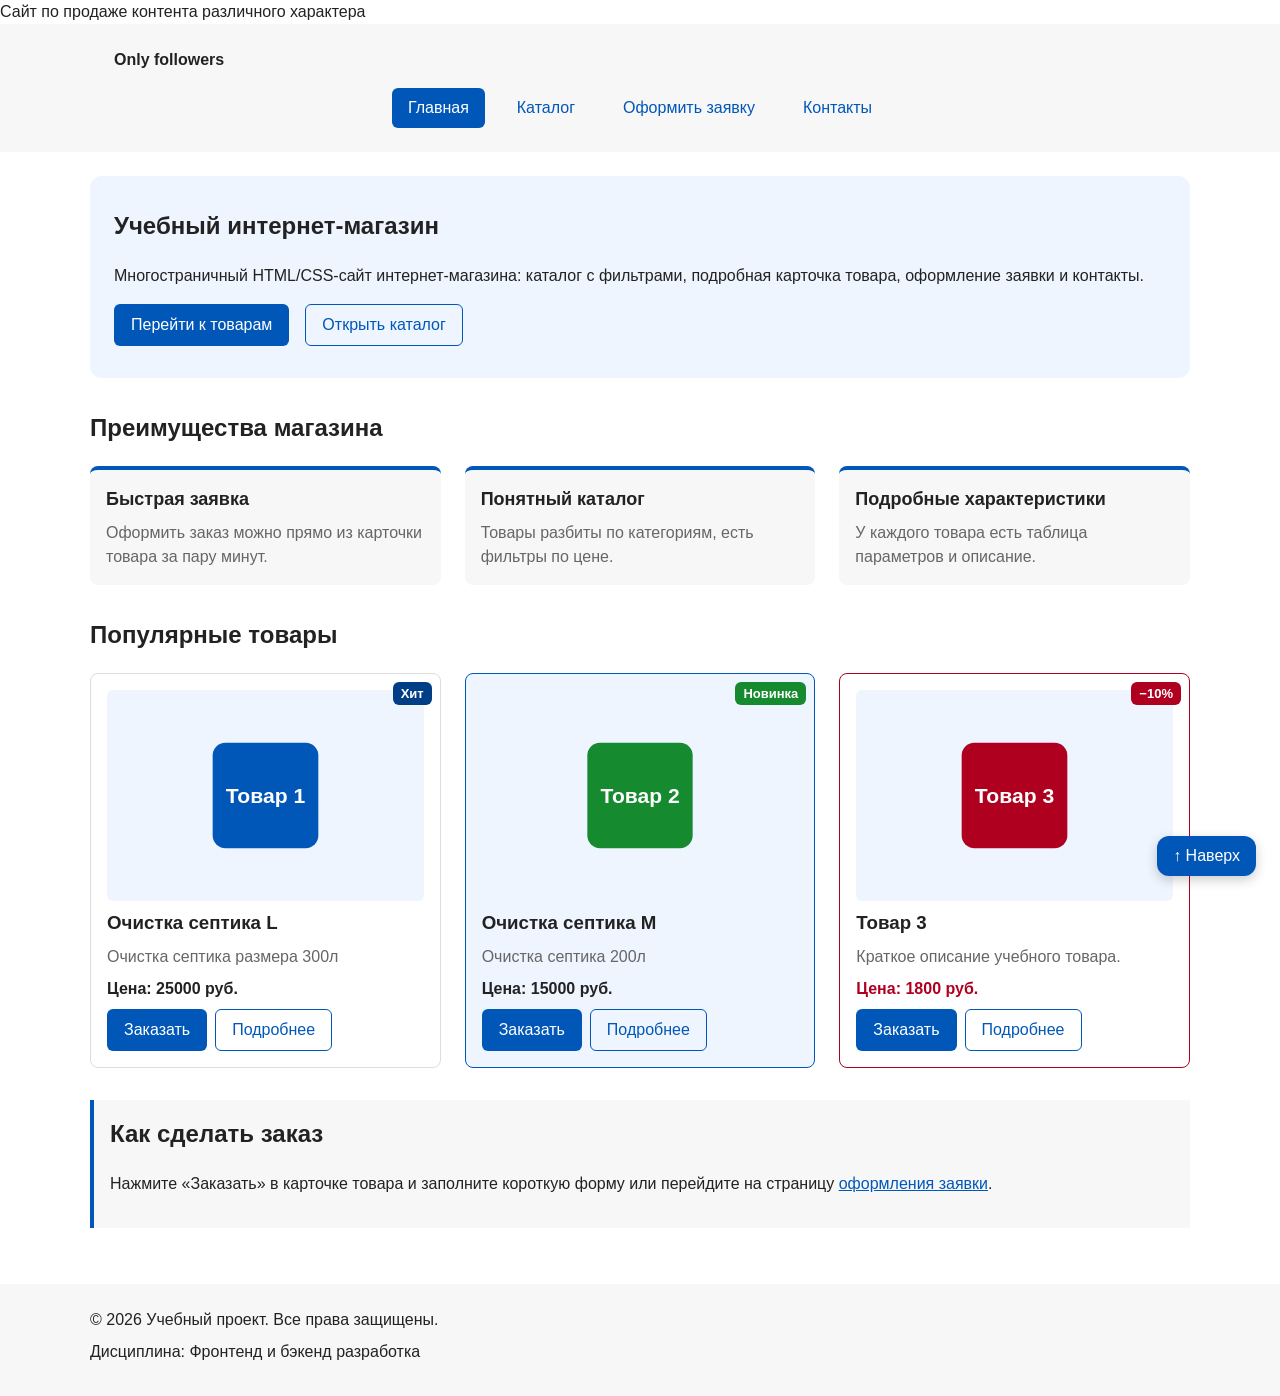
==== index.html @ 0dc3124d "update" ====
<!DOCTYPE html>
<html lang="ru">
<head>
    <meta charset="UTF-8">
    <meta name="viewport" content="width=device-width, initial-scale=1.0">
    <meta name="description" content="Учебный сайт :  Trip ro Japan "
    <title>Сайт по продаже контента различного характера</title>
    <link rel="stylesheet" href="css/style.css">
    <script src="js/main.js" defer></script>
</head>
<body>
<header class="site-header">
    <div class="site-header__inner">
        <a class="site-header__logo" href="index.html">Only followers</a>

        <nav class="site-nav" aria-label="Основная навигация">
            <ul class="site-nav__list">
                <li class="site-nav__item">
                    <a class="site-nav__link site-nav__link--active" href="index.html" aria-current="page">Главная</a>
                </li>
                <li class="site-nav__item">
                    <a class="site-nav__link" href="catalog.html">Каталог</a>
                </li>
                <li class="site-nav__item">
                    <a class="site-nav__link" href="order.html">Оформить заявку</a>
                </li>
                <li class="site-nav__item">
                    <a class="site-nav__link" href="contacts.html">Контакты</a>
                </li>

            </ul>
        </nav>
    </div>
</header>

<main class="site-main">
    <section class="hero">
        <h1 class="hero__title">Учебный интернет-магазин</h1>
        <p class="hero__text">
            Многостраничный HTML/CSS-сайт интернет-магазина: каталог с фильтрами,
            подробная карточка товара, оформление заявки и контакты.
        </p>
        <div class="hero__actions">
            <a class="button button--primary" href="#popular">Перейти к товарам</a>
            <a class="button button--secondary" href="catalog.html">Открыть каталог</a>
        </div>
    </section>

    <section class="section" id="advantages">
        <h2 class="section__title">Преимущества магазина</h2>

        <ul class="advantages-list">
            <li class="advantages-list__item">
                <h3 class="advantages-list__title">Быстрая заявка</h3>
                <p class="advantages-list__text">Оформить заказ можно прямо из карточки товара за пару минут.</p>
            </li>
            <li class="advantages-list__item">
                <h3 class="advantages-list__title">Понятный каталог</h3>
                <p class="advantages-list__text">Товары разбиты по категориям, есть фильтры по цене.</p>
            </li>
            <li class="advantages-list__item">
                <h3 class="advantages-list__title">Подробные характеристики</h3>
                <p class="advantages-list__text">У каждого товара есть таблица параметров и описание.</p>
            </li>
        </ul>
    </section>

    <section class="section" id="popular">
        <h2 class="section__title">Популярные товары</h2>

        <div class="products-grid">
            <article class="product-card">
                <span class="badge badge--hit product-card__badge">Хит</span>
                <img class="product-card__image" src="images/product-1.svg" alt="Товар 1" width="600" height="400">
                <h3 class="product-card__title">Очистка септика L </h3>
                <p class="product-card__description">Очистка септика размера 300л</p>
                <p class="product-card__price">Цена: 25000 руб.</p>
                <div class="product-card__actions">
                    <button class="button button--primary product-card__button" type="button" data-product="Товар 1">
                        Заказать
                    </button>
                    <a class="button button--secondary" href="product.html">Подробнее</a>
                </div>
            </article>

            <article class="product-card product-card--featured">
                <span class="badge badge--new product-card__badge">Новинка</span>
                <img class="product-card__image" src="images/product-2.svg" alt="Товар 2" width="600" height="400">
                <h3 class="product-card__title">Очистка септика M</h3>
                <p class="product-card__description">Очистка септика 200л</p>
                <p class="product-card__price">Цена: 15000 руб.</p>
                <div class="product-card__actions">
                    <button class="button button--primary product-card__button" type="button" data-product="Товар 2">
                        Заказать
                    </button>
                    <a class="button button--secondary" href="product.html">Подробнее</a>
                </div>
            </article>

            <article class="product-card product-card--discount">
                <span class="badge badge--sale product-card__badge">−10%</span>
                <img class="product-card__image" src="images/product-3.svg" alt="Товар 3" width="600" height="400">
                <h3 class="product-card__title">Товар 3</h3>
                <p class="product-card__description">Краткое описание учебного товара.</p>
                <p class="product-card__price">Цена: 1800 руб.</p>
                <div class="product-card__actions">
                    <button class="button button--primary product-card__button" type="button" data-product="Товар 3">
                        Заказать
                    </button>
                    <a class="button button--secondary" href="product.html">Подробнее</a>
                </div>
            </article>
        </div>
    </section>

    <aside class="aside-info">
        <h2 class="aside-info__title">Как сделать заказ</h2>
        <p class="aside-info__text">
            Нажмите «Заказать» в карточке товара и заполните короткую форму
            или перейдите на страницу <a href="order.html">оформления заявки</a>.
        </p>
    </aside>
</main>

<footer class="site-footer" id="contacts">
    <p class="site-footer__text">&copy; 2026 Учебный проект. Все права защищены.</p>
    <p class="site-footer__text">Дисциплина: Фронтенд и бэкенд разработка</p>
</footer>

<a class="to-top" href="#" aria-label="Вернуться наверх страницы">↑ Наверх</a>

<dialog class="order-dialog" id="order-dialog" aria-labelledby="order-dialog-title">
    <h2 class="order-dialog__title" id="order-dialog-title">Оформление заявки</h2>

    <form class="order-form" id="order-form" action="#" method="post" novalidate>
        <input id="selected-product" name="selected-product" type="hidden">

        <div class="order-form__field">
            <label class="order-form__label" for="order-name">Имя</label>
            <input
                class="order-form__input"
                id="order-name"
                name="name"
                type="text"
                placeholder="Введите ваше имя"
                minlength="2"
                autocomplete="given-name"
                required
            >
        </div>

        <div class="order-form__field">
            <label class="order-form__label" for="order-email">E-mail</label>
            <input
                class="order-form__input"
                id="order-email"
                name="email"
                type="email"
                placeholder="example@mail.ru"
                autocomplete="email"
                required
            >
        </div>

        <div class="order-form__field">
            <label class="order-form__label" for="order-phone">Телефон</label>
            <input
                class="order-form__input"
                id="order-phone"
                name="phone"
                type="tel"
                inputmode="tel"
                placeholder="+7 (900) 000-00-00"
                pattern="^\+7 \(\d{3}\) \d{3}-\d{2}-\d{2}$"
                aria-describedby="order-phone-hint"
                required
            >
            <small class="order-form__hint" id="order-phone-hint">Формат: +7 (900) 000-00-00</small>
        </div>

        <div class="order-form__field">
            <label class="order-form__label" for="order-date">Дата связи</label>
            <input
                class="order-form__input"
                id="order-date"
                name="date"
                type="date"
            >
        </div>

        <div class="order-form__field">
            <label class="order-form__label" for="order-topic">Тема заявки</label>
            <select class="order-form__select" id="order-topic" name="topic" required>
                <option value="">Выберите тему</option>
                <option value="product">Заказ товара</option>
                <option value="consultation">Консультация</option>
                <option value="delivery">Доставка</option>
            </select>
        </div>

        <div class="order-form__field">
            <label class="order-form__label" for="order-comment">Комментарий</label>
            <textarea
                class="order-form__textarea"
                id="order-comment"
                name="comment"
                rows="4"
                placeholder="Укажите дополнительную информацию"
            ></textarea>
        </div>

        <div class="order-form__field order-form__field--checkbox">
            <label class="order-form__label">
                <input
                    class="order-form__checkbox"
                    id="order-agreement"
                    name="agreement"
                    type="checkbox"
                    required
                >
                Я согласен на обработку данных
            </label>
        </div>

        <div class="order-form__actions">
            <button class="button button--secondary" type="button" id="close-order-dialog">Закрыть</button>
            <button class="button button--primary" type="submit">Отправить заявку</button>
        </div>
    </form>
</dialog>

<p class="success-message" id="success-message" role="status" hidden>
    Форма успешно отправлена!
</p>
</body>
</html>
---- css/style.css ----
/* ===============================
   1. Переменные проекта
   =============================== */

:root {
    /* Основные цвета проекта */
    --color-bg: #ffffff;
    --color-text: #222222;
    --color-muted: #666666;
    --color-primary: #0057b8;
    --color-primary-dark: #003f86;
    --color-border: #dddddd;
    --color-surface: #f7f7f7;
    --color-surface-accent: #eef5ff;
    --color-danger: #b00020;
    --color-success: #168a2f;
    --color-success-bg: #eefaf0;
    --color-white: #ffffff;

    /* Отступы */
    --space-xs: 4px;
    --space-sm: 8px;
    --space-md: 16px;
    --space-lg: 24px;
    --space-xl: 32px;

    /* Скругления */
    --radius-sm: 6px;
    --radius-md: 8px;
    --radius-lg: 12px;

    /* Размеры */
    --container-width: 1100px;
}

/* ===============================
   2. Базовые стили
   =============================== */

/*
  Плавная прокрутка при переходе по якорным ссылкам.
*/
html {
    scroll-behavior: smooth;
}

/*
  border-box: width включает content, padding и border.
*/
* {
    box-sizing: border-box;
}

/*
  Убираем стандартный внешний отступ браузера у body
  и берём цвета страницы из переменных.
*/
body {
    margin: 0;
    font-family: Arial, sans-serif;
    line-height: 1.5;
    color: var(--color-text);
    background-color: var(--color-bg);
}

/* ===============================
   3. Общие элементы интерфейса
   =============================== */

/*
  Базовый цвет ссылок и его изменение при наведении.
*/
a {
    color: var(--color-primary);
}

a:hover {
    color: var(--color-primary-dark);
}

/*
  Видимый фокус при навигации клавишей Tab.
*/
a:focus-visible {
    outline: 2px solid var(--color-primary);
    outline-offset: 3px;
}

/*
  Подсветка элемента, к которому выполнен переход по якорю.
*/
:target {
    outline: 2px dashed var(--color-primary);
    outline-offset: 4px;
}

/*
  Блок button: базовая кнопка без цвета.
  Внешний вид задают модификаторы button--primary и button--secondary.
*/
.button {
    display: inline-block;
    padding: var(--space-sm) var(--space-md);
    border: 1px solid transparent;
    border-radius: var(--radius-sm);
    font: inherit;
    text-decoration: none;
    cursor: pointer;
}

.button:focus-visible {
    outline: 2px solid var(--color-primary);
    outline-offset: 3px;
}

/*
  Основная кнопка. color в :hover нужен, потому что общее правило a:hover
  иначе перекрасило бы текст кнопки-ссылки.
*/
.button--primary {
    color: var(--color-white);
    background-color: var(--color-primary);
}

.button--primary:hover {
    color: var(--color-white);
    background-color: var(--color-primary-dark);
}

/*
  Второстепенная кнопка: контурная.
*/
.button--secondary {
    color: var(--color-primary);
    background-color: transparent;
    border-color: var(--color-primary);
}

.button--secondary:hover {
    color: var(--color-white);
    background-color: var(--color-primary);
}

/*
  Отключённая кнопка: приглушённая и без реакции на наведение.
*/
.button:disabled,
.button--disabled {
    opacity: 0.6;
    cursor: not-allowed;
}

.button--primary:disabled:hover {
    background-color: var(--color-primary);
}

/*
  Блок badge: небольшая метка «Хит», «Новинка», «Скидка».
  Цвет задают модификаторы.
*/
.badge {
    display: inline-block;
    padding: 2px var(--space-sm);
    border-radius: var(--radius-sm);
    font-size: 13px;
    font-weight: 700;
    color: var(--color-white);
    background-color: var(--color-primary);
}

.badge--hit {
    background-color: var(--color-primary-dark);
}

.badge--new {
    background-color: var(--color-success);
}

.badge--sale {
    background-color: var(--color-danger);
}

/*
  Блок to-top: кнопка «Наверх», закреплена в углу окна.
  z-index поднимает её над содержимым страницы.
*/
.to-top {
    position: fixed;
    right: var(--space-lg);
    bottom: var(--space-lg);
    z-index: 100;
    padding: var(--space-sm) var(--space-md);
    color: var(--color-white);
    background-color: var(--color-primary);
    border-radius: var(--radius-lg);
    text-decoration: none;
    box-shadow: 0 4px 12px rgba(0, 0, 0, 0.2);
}

.to-top:hover {
    color: var(--color-white);
    background-color: var(--color-primary-dark);
}

/* ===============================
   4. Компоненты страницы
   =============================== */

/*
  Блок site-header: шапка сайта.
*/
.site-header {
    background-color: var(--color-surface);
}

.site-header__inner {
    max-width: var(--container-width);
    margin: 0 auto;
    padding: var(--space-lg);
}

.site-header__logo {
    font-weight: 700;
    color: var(--color-text);
    text-decoration: none;
}

.site-header__logo:hover {
    color: var(--color-primary);
}

/*
  Блок site-nav: горизонтальное меню на Flexbox.
  flex-wrap переносит пункты, если они не помещаются в строку.
*/
.site-nav__list {
    display: flex;
    flex-wrap: wrap;
    justify-content: center;
    align-items: center;
    gap: var(--space-md);
    padding: 0;
    margin: var(--space-md) 0 0;
    list-style: none;
}

/*
  inline-block позволяет задать ссылке внутренние отступы
  и увеличить кликабельную область.
*/
.site-nav__link {
    display: inline-block;
    padding: var(--space-sm) var(--space-md);
    color: var(--color-primary);
    text-decoration: none;
    border-radius: var(--radius-sm);
}

.site-nav__link:hover {
    color: var(--color-white);
    background-color: var(--color-primary);
}

.site-nav__link:focus-visible {
    outline: 2px solid var(--color-primary);
    outline-offset: 3px;
}

/*
  Модификатор: пункт меню текущей страницы.
*/
.site-nav__link--active {
    color: var(--color-white);
    background-color: var(--color-primary);
}

/*
  Блок site-main: основная область страницы.
*/
.site-main {
    padding: var(--space-lg);
}

/*
  Блок breadcrumbs: хлебные крошки на внутренних страницах.
  Перед текущей страницей выводится разделитель.
*/
.breadcrumbs {
    max-width: var(--container-width);
    margin: 0 auto var(--space-md);
    font-size: 14px;
    color: var(--color-muted);
}

.breadcrumbs__link {
    color: var(--color-primary);
}

.breadcrumbs__current::before {
    content: " / ";
    color: var(--color-muted);
}

.breadcrumbs__separator {
    color: var(--color-muted);
}

/*
  Блок hero: первый крупный блок главной страницы.
*/
.hero {
    max-width: var(--container-width);
    margin: 0 auto var(--space-xl);
    padding: var(--space-xl) var(--space-lg);
    background-color: var(--color-surface-accent);
    border-radius: var(--radius-lg);
}

.hero__title {
    margin-top: 0;
}

.hero__actions {
    display: flex;
    flex-wrap: wrap;
    gap: var(--space-md);
}

/*
  Блок advantages-list: преимущества в три колонки.
*/
.advantages-list {
    display: grid;
    grid-template-columns: repeat(3, 1fr);
    gap: var(--space-lg);
    padding: 0;
    margin: 0;
    list-style: none;
}

.advantages-list__item {
    padding: var(--space-md);
    border-top: 4px solid var(--color-primary);
    background-color: var(--color-surface);
    border-radius: var(--radius-md);
}

.advantages-list__title {
    margin: 0 0 var(--space-sm);
    font-size: 18px;
}

.advantages-list__text {
    margin: 0;
    color: var(--color-muted);
}

/*
  Блок section: универсальный раздел страницы.
*/
.section {
    max-width: var(--container-width);
    margin: 0 auto var(--space-xl);
}

.section__title {
    margin-top: 0;
}

/*
  Блок products-grid: сетка карточек, три равные колонки.
  Отвечает только за расположение, вид карточки задаёт product-card.
*/
.products-grid {
    display: grid;
    grid-template-columns: repeat(3, 1fr);
    gap: var(--space-lg);
}

/*
  Блок product-card: карточка товара, flex-колонка.
  position: relative — точка отсчёта для бейджа product-card__badge.
*/
.product-card {
    position: relative;
    display: flex;
    flex-direction: column;
    gap: var(--space-sm);
    padding: var(--space-md);
    border: 1px solid var(--color-border);
    border-radius: var(--radius-md);
    background-color: var(--color-bg);
}

.product-card:hover {
    border-color: var(--color-primary);
}

/*
  Модификаторы карточки: выделенный товар и товар со скидкой.
*/
.product-card--featured {
    border-color: var(--color-primary);
    background-color: var(--color-surface-accent);
}

.product-card--discount {
    border-color: var(--color-danger);
}

.product-card__title {
    margin: 0;
    color: var(--color-text);
}

.product-card__description {
    margin: 0;
    color: var(--color-muted);
}

.product-card__price {
    margin: 0;
    font-weight: 700;
}

.product-card--discount .product-card__price {
    color: var(--color-danger);
}

/*
  Модификатор: товара нет в наличии.
*/
.product-card--unavailable {
    opacity: 0.7;
}

.product-card--unavailable:hover {
    border-color: var(--color-border);
}

/*
  Бейдж в правом верхнем углу карточки.
  z-index поднимает его над изображением.
*/
.product-card__badge {
    position: absolute;
    top: var(--space-sm);
    right: var(--space-sm);
    z-index: 1;
}

.product-card__image {
    display: block;
    width: 100%;
    height: auto;
    border-radius: var(--radius-sm);
}

.product-card__category {
    margin: 0;
    font-size: 13px;
    color: var(--color-muted);
    text-transform: uppercase;
}

/*
  margin-top: auto прижимает кнопки к низу карточки,
  поэтому они стоят на одной высоте во всех карточках ряда.
*/
.product-card__actions {
    display: flex;
    flex-wrap: wrap;
    gap: var(--space-sm);
    margin-top: auto;
}

/*
  Блок aside-info: дополнительный информационный блок.
*/
.aside-info {
    max-width: var(--container-width);
    margin: 0 auto var(--space-xl);
    padding: var(--space-md);
    border-left: 4px solid var(--color-primary);
    background-color: var(--color-surface);
}

.aside-info__title {
    margin-top: 0;
}

/*
  Блок catalog-layout: фильтры слева, товары справа.
*/
.catalog-layout {
    max-width: var(--container-width);
    margin: 0 auto var(--space-xl);
    display: grid;
    grid-template-columns: 260px 1fr;
    grid-template-areas: "filters products";
    gap: var(--space-lg);
}

/*
  Блок catalog-filters: боковая панель фильтров.
  sticky оставляет фильтры на экране при прокрутке списка товаров,
  align-self: start не даёт панели растянуться на всю высоту сетки.
*/
.catalog-filters {
    position: sticky;
    top: var(--space-md);
    align-self: start;
    grid-area: filters;
    padding: var(--space-md);
    border: 1px solid var(--color-border);
    border-radius: var(--radius-md);
    background-color: var(--color-surface);
}

.catalog-filters__title {
    margin-top: 0;
}

/*
  Блок catalog-products: область со списком товаров.
*/
.catalog-products {
    grid-area: products;
}

.catalog-products__title {
    margin-top: 0;
}

/*
  Блок filters-form: группы полей друг под другом с отступом gap.
*/
.filters-form {
    display: grid;
    gap: var(--space-md);
}

.filters-form__group {
    margin: 0;
    padding: var(--space-md);
    border: 1px solid var(--color-border);
    border-radius: var(--radius-sm);
}

.filters-form__legend {
    font-weight: 700;
}

.filters-form__option,
.filters-form__label {
    display: block;
    margin-bottom: var(--space-sm);
}

.filters-form__input {
    width: 100%;
    margin-bottom: var(--space-sm);
    padding: 8px 10px;
    border: 1px solid var(--color-border);
    border-radius: var(--radius-sm);
    font: inherit;
}

/*
  Блок product: страница товара — изображение слева, информация справа.
*/
.product {
    max-width: var(--container-width);
    margin: 0 auto var(--space-xl);
    display: grid;
    grid-template-columns: 1fr 1fr;
    gap: var(--space-xl);
    align-items: start;
}

.product__media {
    position: relative;
}

.product__badge {
    position: absolute;
    top: var(--space-md);
    left: var(--space-md);
}

.product__image {
    display: block;
    width: 100%;
    height: auto;
    border-radius: var(--radius-lg);
}

.product__info {
    display: flex;
    flex-direction: column;
    gap: var(--space-md);
}

.product__category,
.product__title,
.product__description,
.product__price,
.product__stock {
    margin: 0;
}

.product__category {
    color: var(--color-muted);
}

.product__price {
    font-size: 28px;
    font-weight: 700;
}

.product__stock {
    color: var(--color-success);
    font-weight: 700;
}

.product__actions {
    display: flex;
    flex-wrap: wrap;
    gap: var(--space-md);
}

/*
  Блок product-table: таблица характеристик товара.
*/
.product-table {
    width: 100%;
    border-collapse: collapse;
}

.product-table__caption {
    margin-bottom: var(--space-sm);
    font-size: 20px;
    font-weight: 700;
    text-align: left;
}

.product-table__head-cell,
.product-table__cell {
    padding: var(--space-sm) var(--space-md);
    border: 1px solid var(--color-border);
    text-align: left;
}

.product-table__head-cell {
    color: var(--color-white);
    background-color: var(--color-primary);
}

.product-table__cell--name {
    width: 40%;
    font-weight: 400;
    background-color: var(--color-surface);
}

.product-table__row:hover .product-table__cell {
    background-color: var(--color-surface-accent);
}

/*
  Блок contacts-list: список контактов.
*/
.contacts-list {
    padding-left: var(--space-lg);
}

.contacts-list__item {
    margin-bottom: var(--space-sm);
}

/*
  Блок faq: частые вопросы на элементах details/summary.
*/
.faq {
    display: grid;
    gap: var(--space-sm);
}

.faq__item {
    border: 1px solid var(--color-border);
    border-radius: var(--radius-md);
}

.faq__item[open] {
    border-color: var(--color-primary);
}

.faq__question {
    padding: var(--space-md);
    font-weight: 700;
    cursor: pointer;
}

.faq__question:hover {
    color: var(--color-primary);
}

.faq__question:focus-visible {
    outline: 2px solid var(--color-primary);
    outline-offset: 3px;
}

.faq__answer {
    margin: 0;
    padding: 0 var(--space-md) var(--space-md);
}

/*
  Блок site-footer: подвал сайта.
*/
.site-footer {
    padding: var(--space-lg);
    background-color: var(--color-surface);
}

.site-footer__text {
    max-width: var(--container-width);
    margin: 0 auto var(--space-sm);
}

/* ===============================
   5. Форма и модальное окно
   =============================== */

/*
  Блок order-dialog: модальное окно.
  Форма внутри — отдельный блок order-form.
*/
.order-dialog {
    width: min(100% - 32px, 560px);
    padding: var(--space-lg);
    border: none;
    border-radius: var(--radius-lg);
}

/*
  Затемнение фона за модальным окном.
*/
.order-dialog::backdrop {
    background-color: rgba(0, 0, 0, 0.5);
}

.order-dialog__title {
    margin-top: 0;
}

/*
  Блок order-form: форма заявки.
  Модификатор --page — форма прямо на странице order.html, а не в модальном окне.
*/
.order-form--page {
    max-width: 640px;
    padding: var(--space-lg);
    border: 1px solid var(--color-border);
    border-radius: var(--radius-lg);
    background-color: var(--color-surface);
}

.order-form__required {
    color: var(--color-danger);
}

.order-form__field {
    margin-bottom: var(--space-md);
}

.order-form__label {
    display: block;
    margin-bottom: var(--space-xs);
}

.order-form__input,
.order-form__select,
.order-form__textarea {
    width: 100%;
    padding: 10px 12px;
    border: 1px solid var(--color-border);
    border-radius: var(--radius-sm);
    font: inherit;
}

.order-form__input:hover,
.order-form__select:hover,
.order-form__textarea:hover {
    border-color: var(--color-primary);
}

.order-form__input:focus-visible,
.order-form__select:focus-visible,
.order-form__textarea:focus-visible,
.order-form__checkbox:focus-visible {
    outline: 2px solid var(--color-primary);
    outline-offset: 3px;
}

/*
  Подсказка под полем.
*/
.order-form__hint {
    display: block;
    margin-top: var(--space-xs);
    color: var(--color-muted);
}

/*
  Подсветка ошибочных полей.
  Атрибут aria-invalid добавляется в js/main.js.
*/
.order-form__input[aria-invalid="true"],
.order-form__select[aria-invalid="true"],
.order-form__textarea[aria-invalid="true"] {
    border-color: var(--color-danger);
}

/*
  У чекбокса нет рамки, поэтому ошибку показываем обводкой.
*/
.order-form__checkbox[aria-invalid="true"] {
    outline: 2px solid var(--color-danger);
}

.order-form__actions {
    display: flex;
    gap: var(--space-md);
    margin-top: var(--space-lg);
}

/*
  Блок success-message: сообщение об успешной отправке.
*/
.success-message {
    max-width: var(--container-width);
    margin: var(--space-lg) auto;
    padding: var(--space-md);
    border-left: 4px solid var(--color-success);
    background-color: var(--color-success-bg);
}
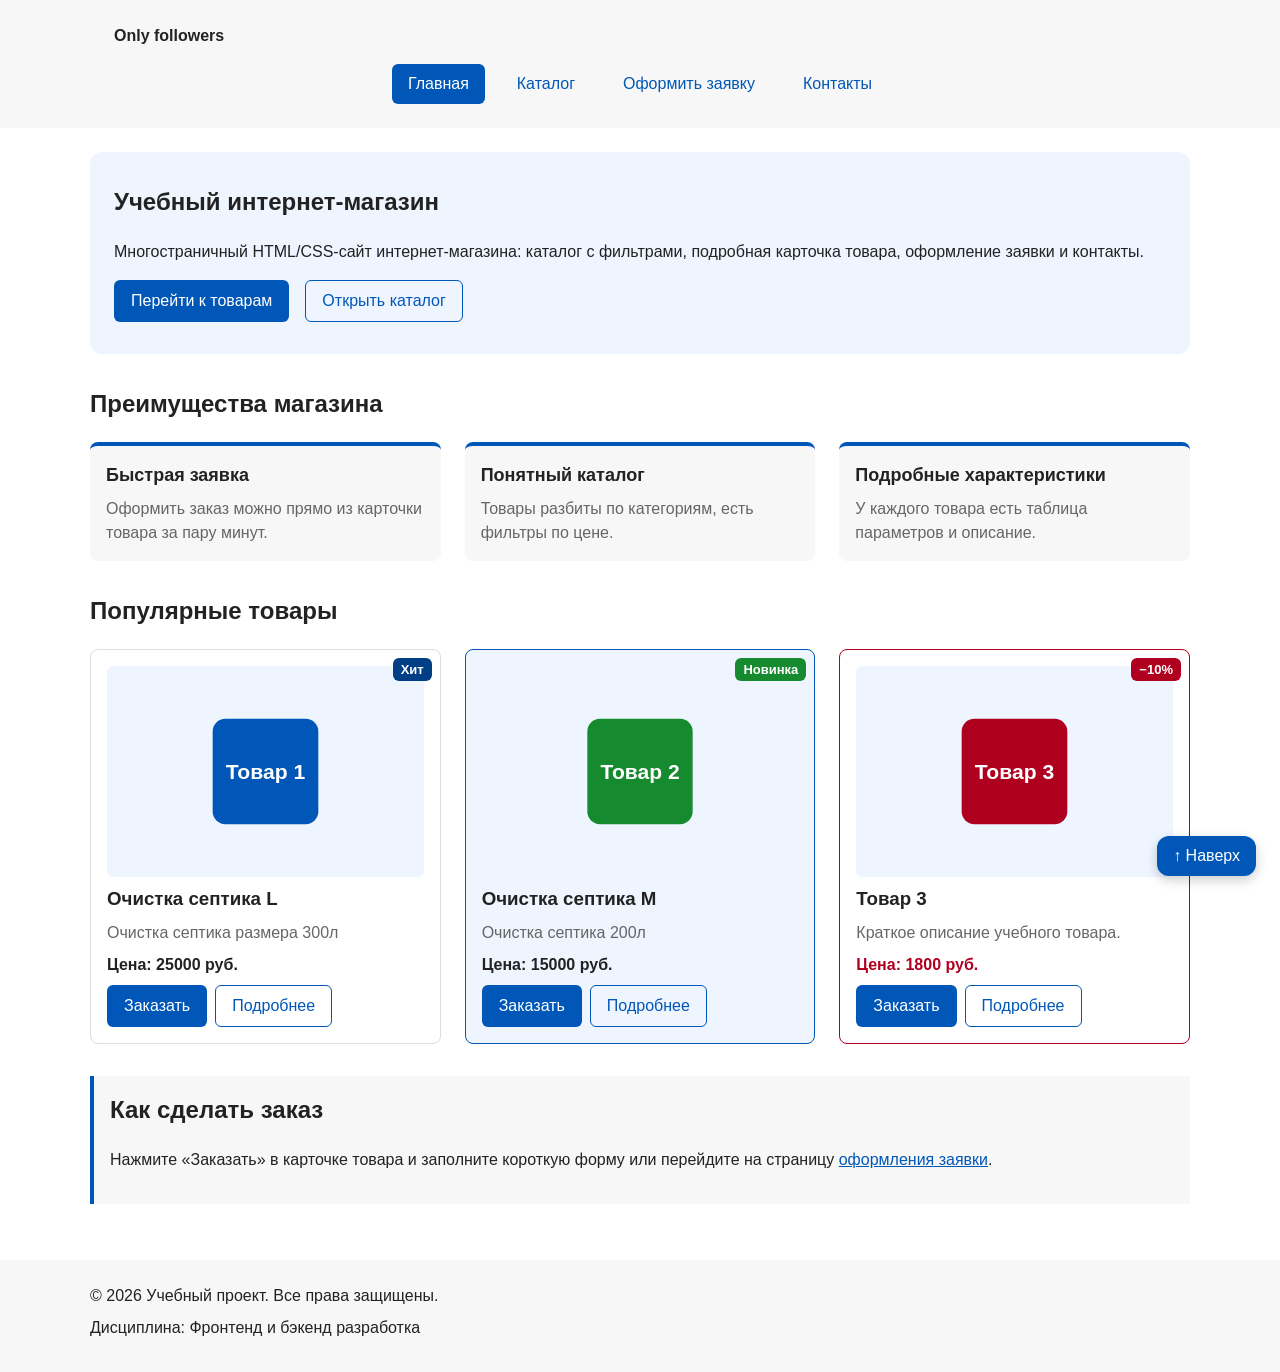
==== commit ab14f0df: "update" ====
--- a/index.html
+++ b/index.html
@@ -3,8 +3,8 @@
 <head>
     <meta charset="UTF-8">
     <meta name="viewport" content="width=device-width, initial-scale=1.0">
-    <meta name="description" content="Учебный сайт :  Trip ro Japan "
-    <title>Сайт по продаже контента различного характера</title>
+    <meta name="description" content="Учебный сайт :  Trip ro Japan " >
+    <title></title>
     <link rel="stylesheet" href="css/style.css">
     <script src="js/main.js" defer></script>
 </head>
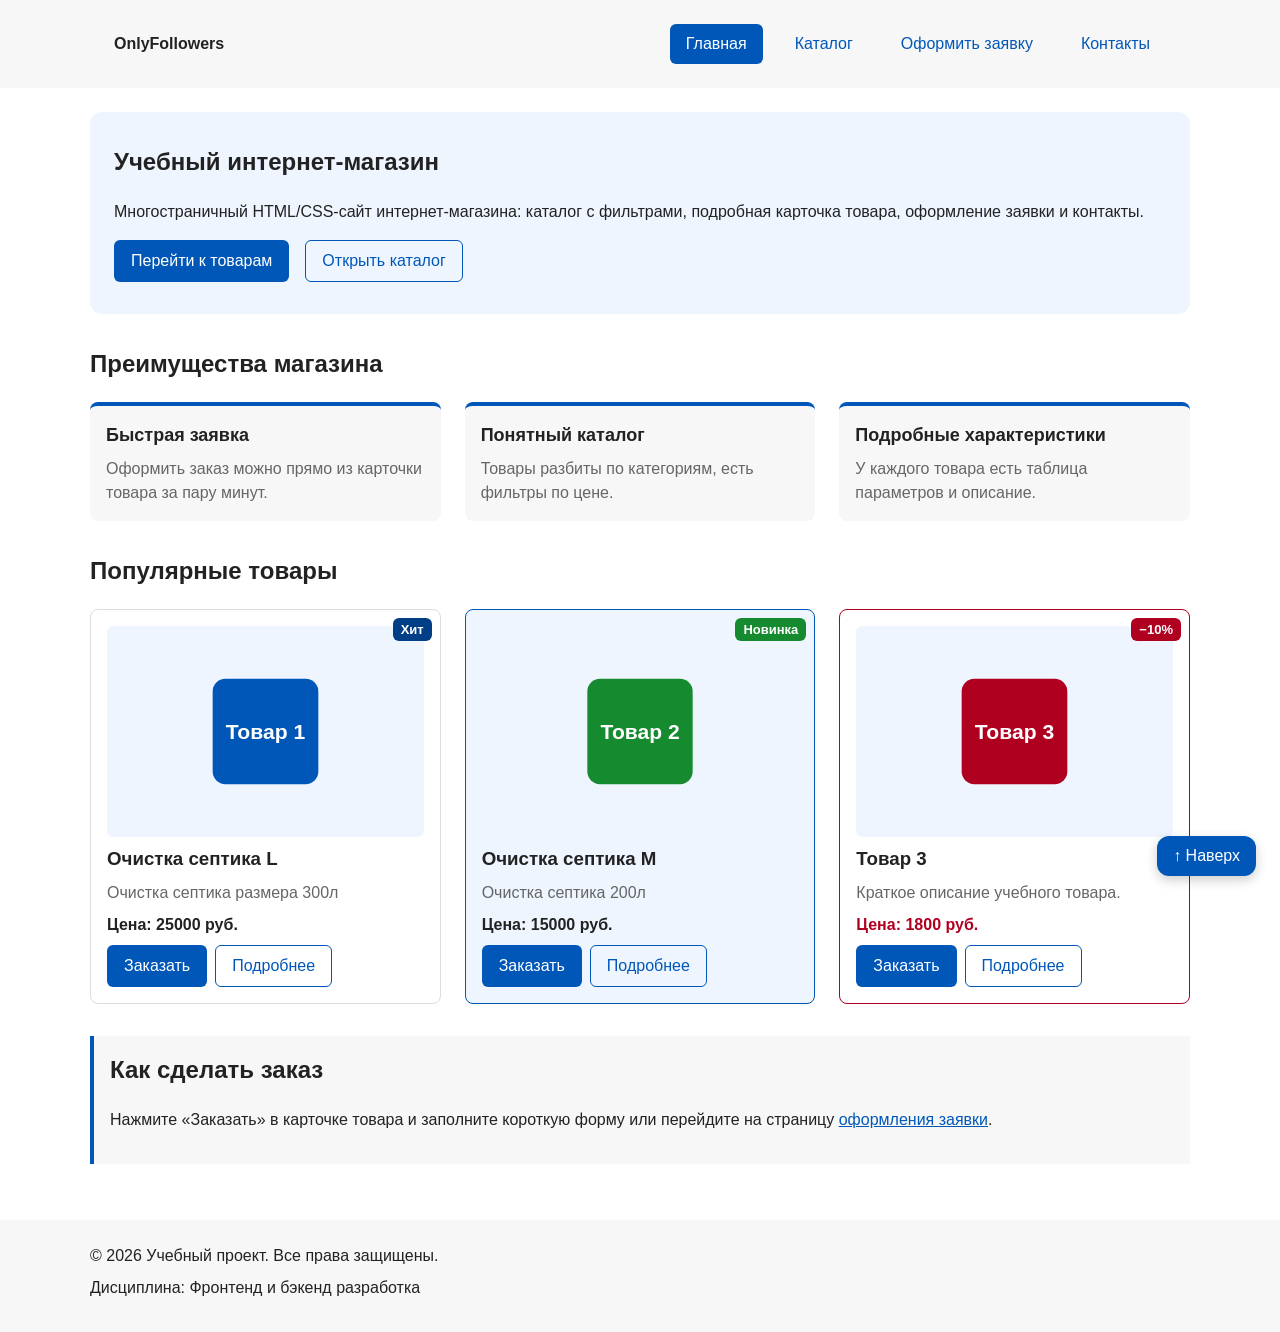
==== commit 21deb4b2: "update" ====
--- a/index.html
+++ b/index.html
@@ -11,7 +11,7 @@
 <body>
 <header class="site-header">
     <div class="site-header__inner">
-        <a class="site-header__logo" href="index.html">Only followers</a>
+        <a class="site-header__logo" href="index.html">OnlyFollowers</a>
 
         <nav class="site-nav" aria-label="Основная навигация">
             <ul class="site-nav__list">
@@ -27,7 +27,6 @@
                 <li class="site-nav__item">
                     <a class="site-nav__link" href="contacts.html">Контакты</a>
                 </li>
-
             </ul>
         </nav>
     </div>
--- a/css/style.css
+++ b/css/style.css
@@ -213,7 +213,16 @@
     background-color: var(--color-surface);
 }
 
+/*
+  Логотип слева, меню справа, в одну строку и по центру по вертикали.
+  flex-wrap переносит меню под логотип, если строка не помещается.
+*/
 .site-header__inner {
+    display: flex;
+    flex-wrap: wrap;
+    justify-content: space-between;
+    align-items: center;
+    gap: var(--space-md);
     max-width: var(--container-width);
     margin: 0 auto;
     padding: var(--space-lg);
@@ -240,7 +249,7 @@
     align-items: center;
     gap: var(--space-md);
     padding: 0;
-    margin: var(--space-md) 0 0;
+    margin: 0;
     list-style: none;
 }
 
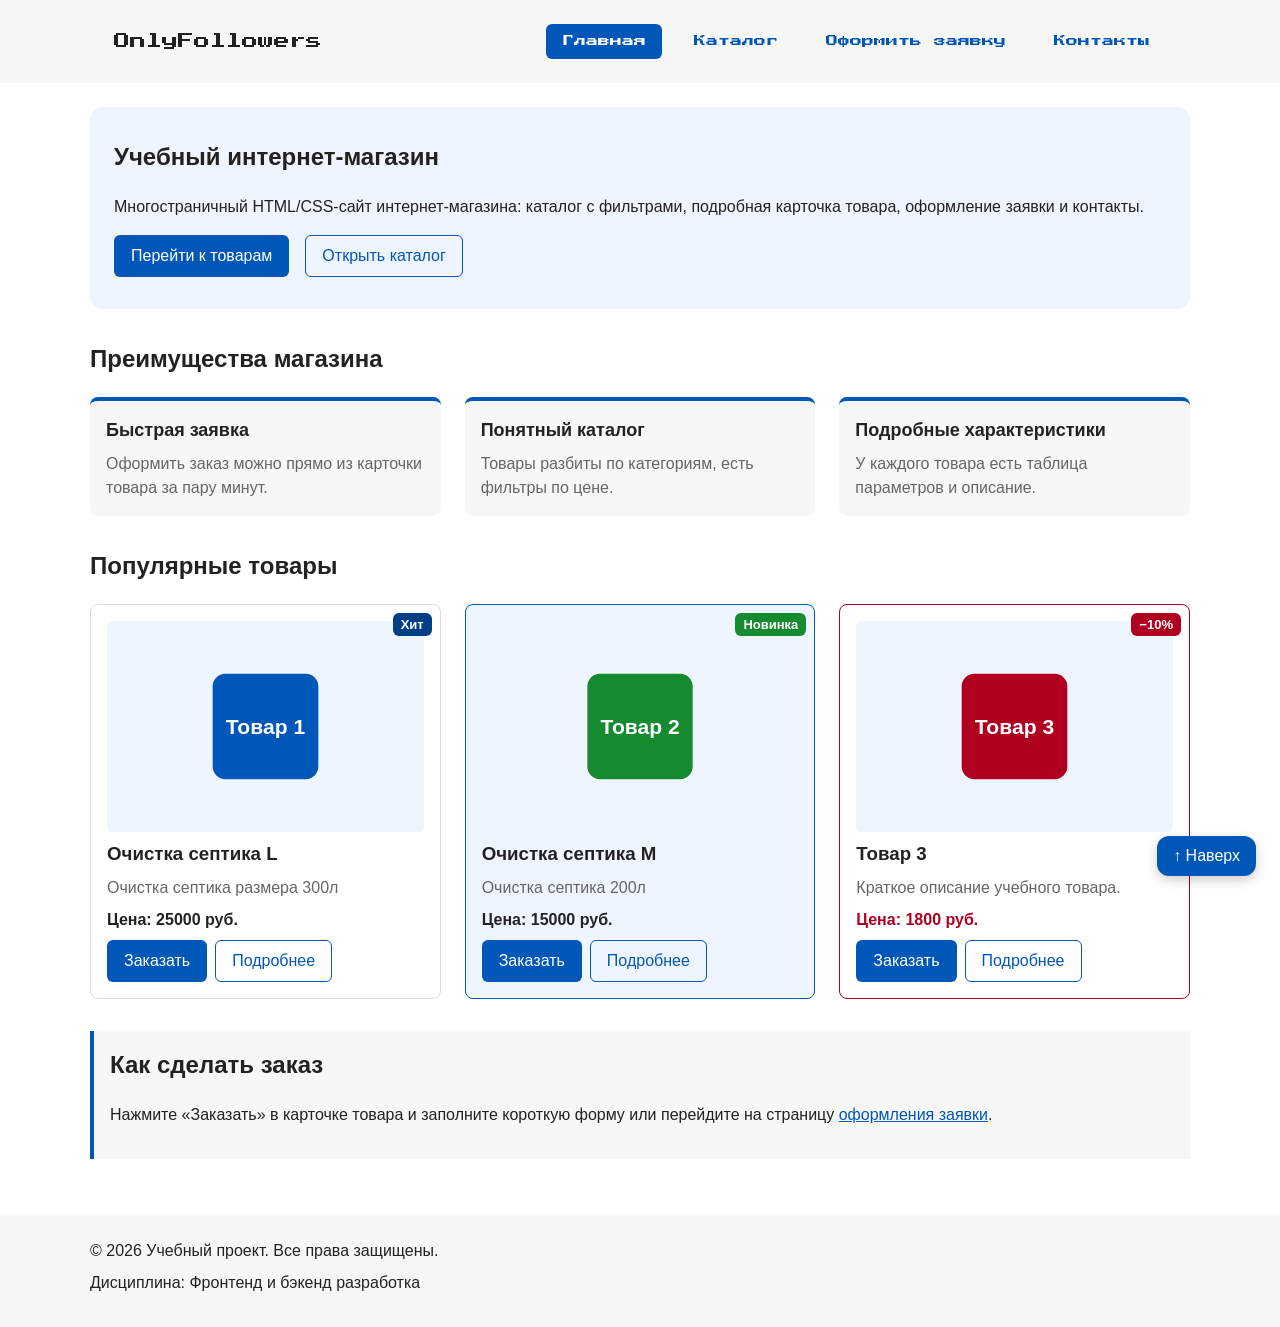
==== commit 4704a9af: "upgrade" ====
--- a/index.html
+++ b/index.html
@@ -3,8 +3,11 @@
 <head>
     <meta charset="UTF-8">
     <meta name="viewport" content="width=device-width, initial-scale=1.0">
-    <meta name="description" content="Учебный сайт :  Trip ro Japan " >
+    <meta name="description" content="" >
     <title></title>
+    <link rel="preconnect" href="https://fonts.googleapis.com">
+    <link rel="preconnect" href="https://fonts.gstatic.com" crossorigin>
+    <link rel="stylesheet" href="https://fonts.googleapis.com/css2?family=Press+Start+2P&display=swap">
     <link rel="stylesheet" href="css/style.css">
     <script src="js/main.js" defer></script>
 </head>
--- a/css/style.css
+++ b/css/style.css
@@ -31,6 +31,9 @@
 
     /* Размеры */
     --container-width: 1100px;
+
+    /* Шрифты. Пиксельный — для шапки, подключается с Google Fonts */
+    --font-pixel: "Press Start 2P", monospace;
 }
 
 /* ===============================
@@ -84,14 +87,6 @@
 a:focus-visible {
     outline: 2px solid var(--color-primary);
     outline-offset: 3px;
-}
-
-/*
-  Подсветка элемента, к которому выполнен переход по якорю.
-*/
-:target {
-    outline: 2px dashed var(--color-primary);
-    outline-offset: 4px;
 }
 
 /*
@@ -208,8 +203,13 @@
 
 /*
   Блок site-header: шапка сайта.
+  Пиксельный шрифт в стиле Minecraft. Он крупный и широкий,
+  поэтому размер текста в шапке уменьшен.
 */
 .site-header {
+    font-family: var(--font-pixel);
+    font-size: 12px;
+    line-height: 1.6;
     background-color: var(--color-surface);
 }
 
@@ -228,8 +228,12 @@
     padding: var(--space-lg);
 }
 
+/*
+  font-weight не задаём: у пиксельного шрифта нет жирного начертания,
+  браузер рисовал бы его искусственно и размыто.
+*/
 .site-header__logo {
-    font-weight: 700;
+    font-size: 16px;
     color: var(--color-text);
     text-decoration: none;
 }
@@ -687,43 +691,6 @@
 }
 
 /*
-  Блок faq: частые вопросы на элементах details/summary.
-*/
-.faq {
-    display: grid;
-    gap: var(--space-sm);
-}
-
-.faq__item {
-    border: 1px solid var(--color-border);
-    border-radius: var(--radius-md);
-}
-
-.faq__item[open] {
-    border-color: var(--color-primary);
-}
-
-.faq__question {
-    padding: var(--space-md);
-    font-weight: 700;
-    cursor: pointer;
-}
-
-.faq__question:hover {
-    color: var(--color-primary);
-}
-
-.faq__question:focus-visible {
-    outline: 2px solid var(--color-primary);
-    outline-offset: 3px;
-}
-
-.faq__answer {
-    margin: 0;
-    padding: 0 var(--space-md) var(--space-md);
-}
-
-/*
   Блок site-footer: подвал сайта.
 */
 .site-footer {
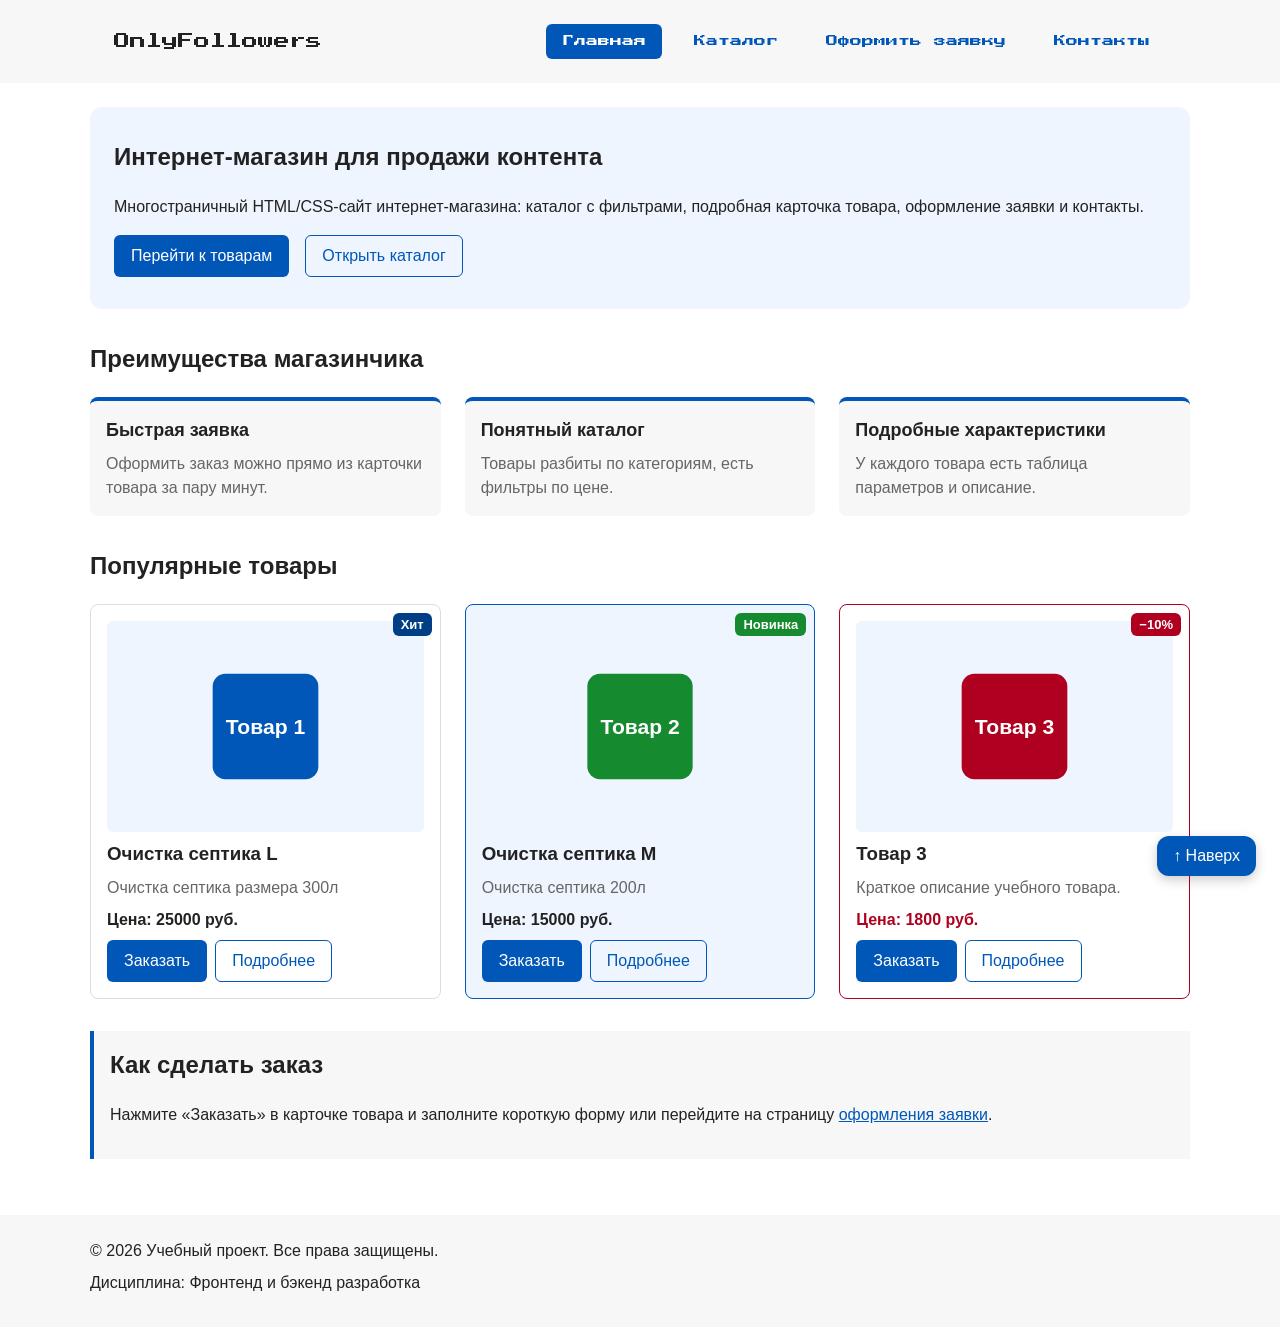
==== commit 8c887fbd: "upgrade" ====
--- a/index.html
+++ b/index.html
@@ -37,7 +37,7 @@
 
 <main class="site-main">
     <section class="hero">
-        <h1 class="hero__title">Учебный интернет-магазин</h1>
+        <h1 class="hero__title">Интернет-магазин для продажи контента</h1>
         <p class="hero__text">
             Многостраничный HTML/CSS-сайт интернет-магазина: каталог с фильтрами,
             подробная карточка товара, оформление заявки и контакты.
@@ -49,7 +49,7 @@
     </section>
 
     <section class="section" id="advantages">
-        <h2 class="section__title">Преимущества магазина</h2>
+        <h2 class="section__title">Преимущества магазинчика</h2>
 
         <ul class="advantages-list">
             <li class="advantages-list__item">
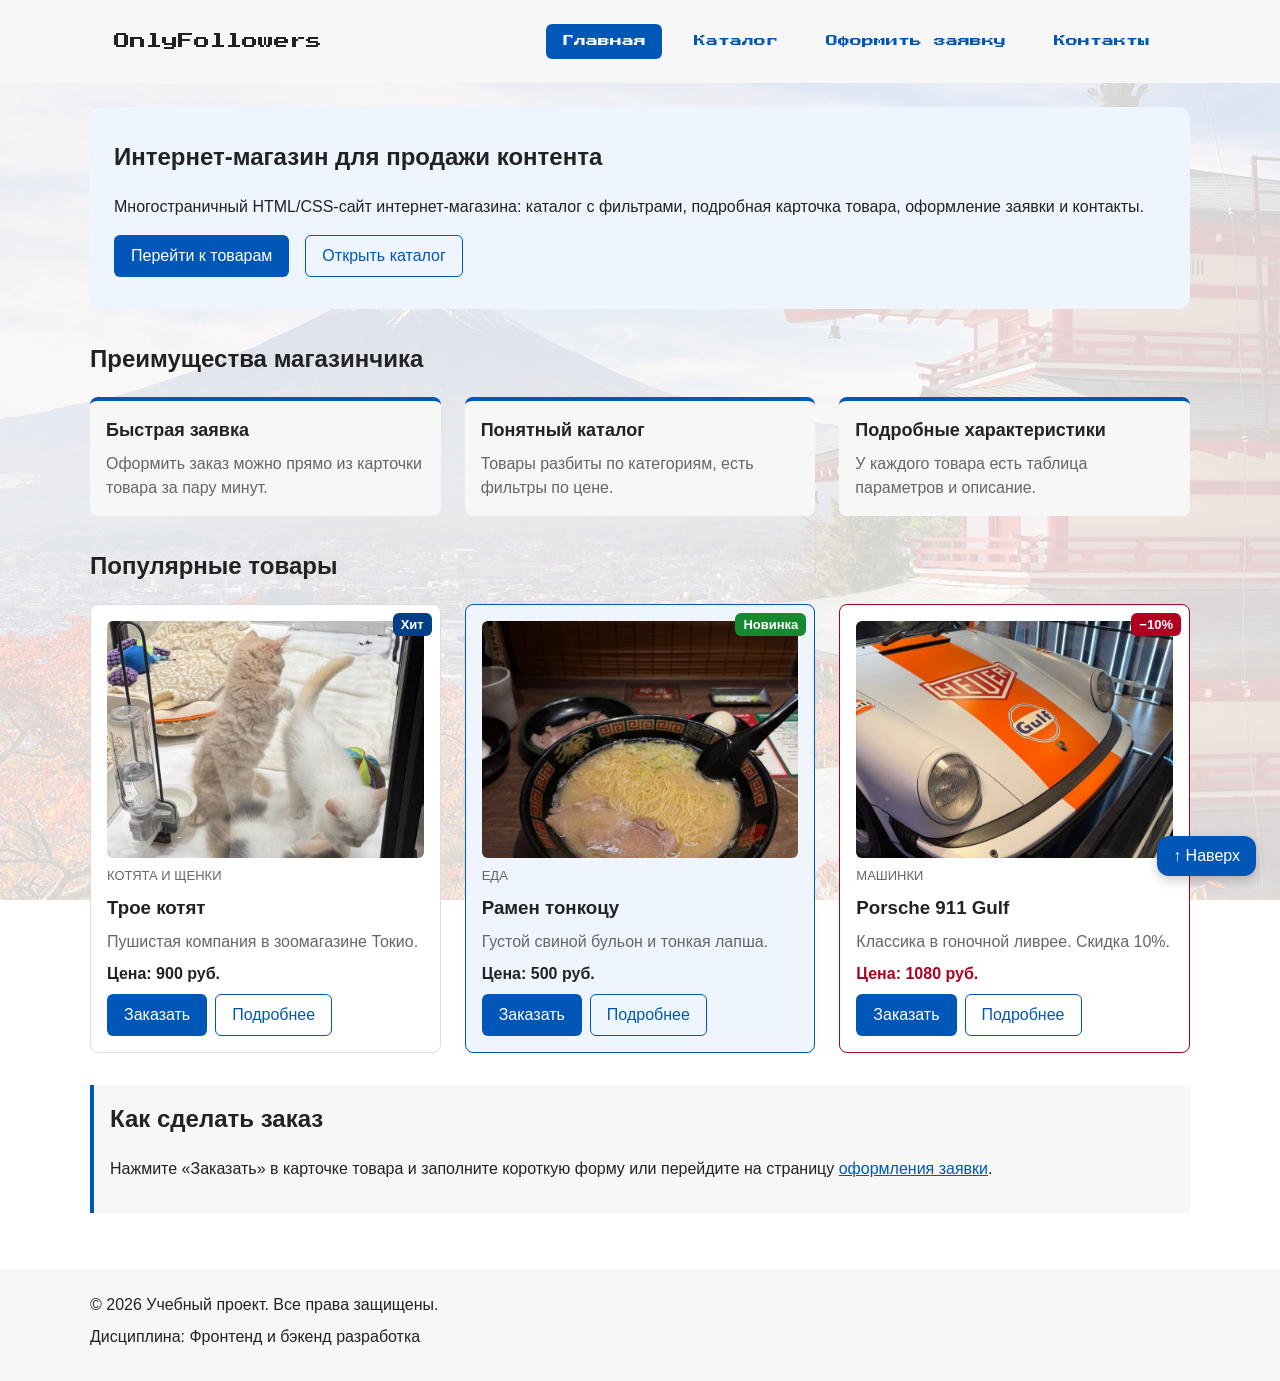
==== commit 19214e8c: "feat : Timoha Barinin, Artyom Kirbitow" ====
--- a/index.html
+++ b/index.html
@@ -73,12 +73,13 @@
         <div class="products-grid">
             <article class="product-card">
                 <span class="badge badge--hit product-card__badge">Хит</span>
-                <img class="product-card__image" src="images/product-1.svg" alt="Товар 1" width="600" height="400">
-                <h3 class="product-card__title">Очистка септика L </h3>
-                <p class="product-card__description">Очистка септика размера 300л</p>
-                <p class="product-card__price">Цена: 25000 руб.</p>
+                <img class="product-card__image" src="images/kittens-trio.jpg" alt="Трое котят играют в вольере" width="800" height="1066">
+                <p class="product-card__category">Котята и щенки</p>
+                <h3 class="product-card__title">Трое котят</h3>
+                <p class="product-card__description">Пушистая компания в зоомагазине Токио.</p>
+                <p class="product-card__price">Цена: 900 руб.</p>
                 <div class="product-card__actions">
-                    <button class="button button--primary product-card__button" type="button" data-product="Товар 1">
+                    <button class="button button--primary product-card__button" type="button" data-product="Трое котят">
                         Заказать
                     </button>
                     <a class="button button--secondary" href="product.html">Подробнее</a>
@@ -87,29 +88,31 @@
 
             <article class="product-card product-card--featured">
                 <span class="badge badge--new product-card__badge">Новинка</span>
-                <img class="product-card__image" src="images/product-2.svg" alt="Товар 2" width="600" height="400">
-                <h3 class="product-card__title">Очистка септика M</h3>
-                <p class="product-card__description">Очистка септика 200л</p>
-                <p class="product-card__price">Цена: 15000 руб.</p>
+                <img class="product-card__image" src="images/ramen-tonkotsu.jpg" alt="Миска рамена тонкоцу" width="800" height="1066">
+                <p class="product-card__category">Еда</p>
+                <h3 class="product-card__title">Рамен тонкоцу</h3>
+                <p class="product-card__description">Густой свиной бульон и тонкая лапша.</p>
+                <p class="product-card__price">Цена: 500 руб.</p>
                 <div class="product-card__actions">
-                    <button class="button button--primary product-card__button" type="button" data-product="Товар 2">
+                    <button class="button button--primary product-card__button" type="button" data-product="Рамен тонкоцу">
                         Заказать
                     </button>
-                    <a class="button button--secondary" href="product.html">Подробнее</a>
+                    <a class="button button--secondary" href="catalog.html#food">Подробнее</a>
                 </div>
             </article>
 
             <article class="product-card product-card--discount">
                 <span class="badge badge--sale product-card__badge">−10%</span>
-                <img class="product-card__image" src="images/product-3.svg" alt="Товар 3" width="600" height="400">
-                <h3 class="product-card__title">Товар 3</h3>
-                <p class="product-card__description">Краткое описание учебного товара.</p>
-                <p class="product-card__price">Цена: 1800 руб.</p>
+                <img class="product-card__image" src="images/porsche-911.jpg" alt="Porsche 911 в ливрее Gulf и Heuer" width="800" height="1066">
+                <p class="product-card__category">Машинки</p>
+                <h3 class="product-card__title">Porsche 911 Gulf</h3>
+                <p class="product-card__description">Классика в гоночной ливрее. Скидка 10%.</p>
+                <p class="product-card__price">Цена: 1080 руб.</p>
                 <div class="product-card__actions">
-                    <button class="button button--primary product-card__button" type="button" data-product="Товар 3">
+                    <button class="button button--primary product-card__button" type="button" data-product="Porsche 911 Gulf">
                         Заказать
                     </button>
-                    <a class="button button--secondary" href="product.html">Подробнее</a>
+                    <a class="button button--secondary" href="catalog.html#cars">Подробнее</a>
                 </div>
             </article>
         </div>
--- a/css/style.css
+++ b/css/style.css
@@ -57,6 +57,11 @@
 /*
   Убираем стандартный внешний отступ браузера у body
   и берём цвета страницы из переменных.
+
+  Фон — фото Фудзиямы (Wikimedia Commons, CC0).
+  Поверх фото полупрозрачный белый градиент, чтобы текст оставался читаемым.
+  background-attachment: fixed — фото стоит на месте, страница прокручивается поверх.
+  background-color — запасной цвет, пока фото не загрузилось.
 */
 body {
     margin: 0;
@@ -64,6 +69,12 @@
     line-height: 1.5;
     color: var(--color-text);
     background-color: var(--color-bg);
+    background-image:
+        linear-gradient(rgba(255, 255, 255, 0.82), rgba(255, 255, 255, 0.82)),
+        url("../images/fuji-bg.jpg");
+    background-position: center;
+    background-size: cover;
+    background-attachment: fixed;
 }
 
 /* ===============================
@@ -462,10 +473,17 @@
     z-index: 1;
 }
 
+/*
+  Фото вертикальные, поэтому в карточке показываем их в рамке 4:3:
+  object-fit: cover заполняет рамку целиком и обрезает лишнее по краям,
+  без искажения пропорций. Так все карточки одной высоты.
+*/
 .product-card__image {
     display: block;
     width: 100%;
     height: auto;
+    aspect-ratio: 4 / 3;
+    object-fit: cover;
     border-radius: var(--radius-sm);
 }
 
@@ -546,6 +564,19 @@
 }
 
 /*
+  Блок catalog-group: группа товаров одной категории в каталоге.
+*/
+.catalog-group {
+    margin-bottom: var(--space-xl);
+}
+
+.catalog-group__title {
+    margin: 0 0 var(--space-md);
+    padding-bottom: var(--space-sm);
+    border-bottom: 2px solid var(--color-primary);
+}
+
+/*
   Блок filters-form: группы полей друг под другом с отступом gap.
 */
 .filters-form {
@@ -568,6 +599,17 @@
 .filters-form__label {
     display: block;
     margin-bottom: var(--space-sm);
+}
+
+/*
+  Чекбокс и подпись в одну строку. Длинное «Достопримечательности»
+  иначе не помещалось и уезжало под чекбокс.
+*/
+.filters-form__option {
+    display: flex;
+    align-items: center;
+    gap: var(--space-xs);
+    font-size: 14px;
 }
 
 .filters-form__input {
@@ -601,10 +643,16 @@
     left: var(--space-md);
 }
 
+/*
+  На странице товара фото вертикальное и крупное.
+  max-height не даёт ему растянуться выше экрана.
+*/
 .product__image {
     display: block;
     width: 100%;
     height: auto;
+    max-height: 80vh;
+    object-fit: cover;
     border-radius: var(--radius-lg);
 }
 
